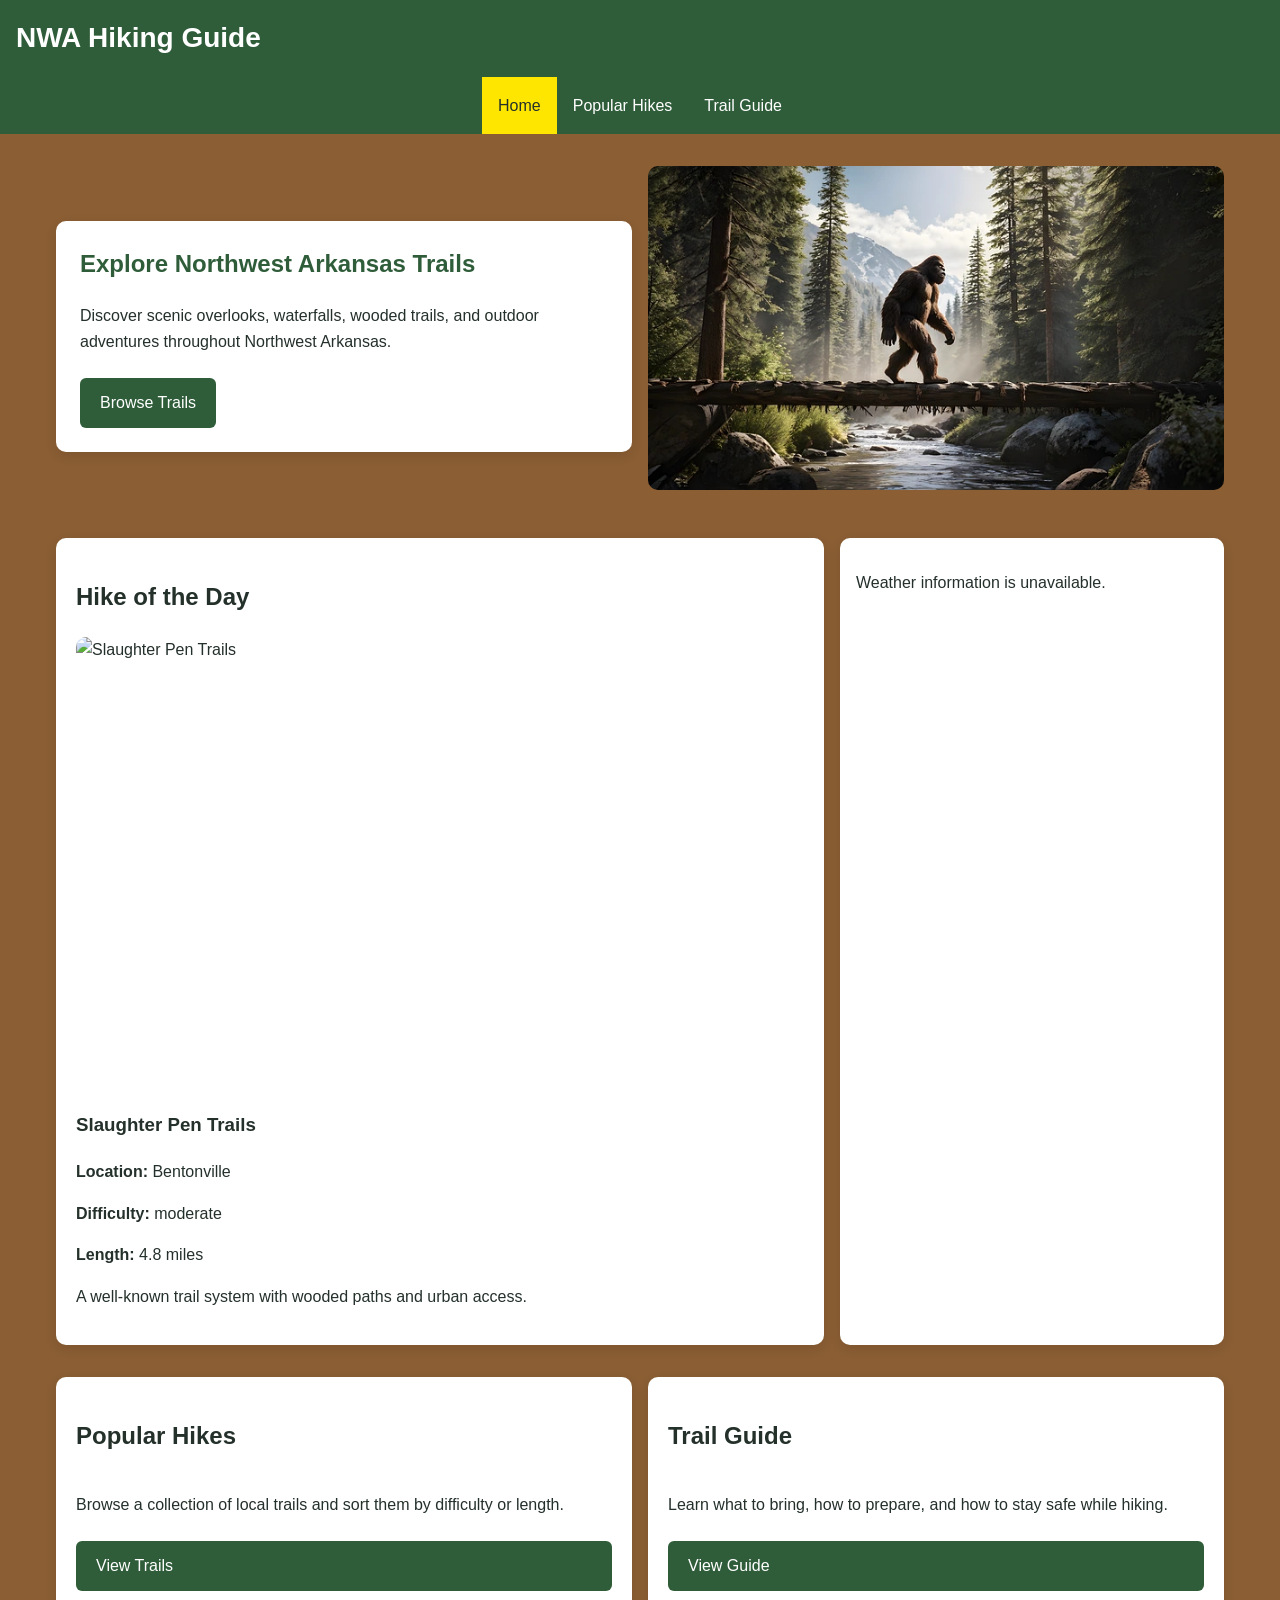
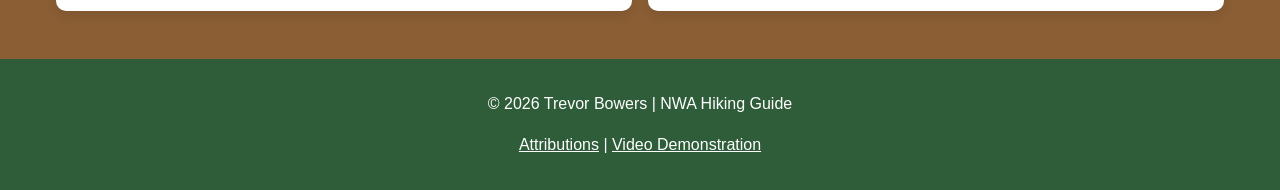
==== hiking/index.html @ 83f4d867 "rough draft" ====
<!DOCTYPE html>

<html lang="en">
<head>
    <meta charset="UTF-8">
    <meta name="viewport" content="width=device-width, initial-scale=1.0">
    <meta name="description" content="Explore Northwest Arkansas hiking trails, weather conditions, and featured hikes.">
    <meta name="author" content="Trevor Bowers">

<meta property="og:title" content="NWA Hiking Guide">
<meta property="og:description" content="Discover hiking trails and outdoor adventures in Northwest Arkansas.">
<meta property="og:type" content="website">
<meta property="og:image" content="images/favicon.webp">

<link rel="icon" href="images/favicon.webp">
<link rel="stylesheet" href="styles/normalize.css">
<link rel="stylesheet" href="styles/base.css">

<script type="module" src="scripts/main.js"></script>
<script type="module" src="scripts/weather.js"></script>

<title>NWA Hiking Guide | Home</title>

</head>

<body>
<header>
    <div class="header-container">
        <h1>NWA Hiking Guide</h1>

    <button id="menu-button" aria-label="Open navigation menu">
        ☰
    </button>
</div>

<nav id="site-nav">
    <a href="index.html" class="active">Home</a>
    <a href="hikes.html">Popular Hikes</a>
    <a href="guide.html">Trail Guide</a>
</nav>


</header>

<main>
    <section class="hero">
        <div class="hero-content">
            <h2>Explore Northwest Arkansas Trails</h2>


        <p>
            Discover scenic overlooks, waterfalls, wooded trails,
            and outdoor adventures throughout Northwest Arkansas.
        </p>

        <a href="hikes.html" class="button">
            Browse Trails
        </a>
    </div>

    <div class="hero-image">
    <img
        src="images/favicon.webp"
        alt="NWA Hiking Logo"
        class="featured-image"
    >
    </div>
</section>

<section class="home-grid">
    <article class="featured-card">
        <h2>Hike of the Day</h2>

        <div id="featured-hike">
            <p>Loading today's featured hike...</p>
        </div>
    </article>

    <article class="weather-card" id="weather-card">
        <h2>Current Weather</h2>
        <p>Loading weather information...</p>
    </article>
</section>

<section class="quick-links">
    <article class="info-card">
        <h2>Popular Hikes</h2>

        <p>
            Browse a collection of local trails and sort them by
            difficulty or length.
        </p>

        <a href="hikes.html" class="button">
            View Trails
        </a>
    </article>

    <article class="info-card">
        <h2>Trail Guide</h2>

        <p>
            Learn what to bring, how to prepare,
            and how to stay safe while hiking.
        </p>

        <a href="guide.html" class="button">
            View Guide
        </a>
    </article>
</section>


</main>

<footer>
    <p>&copy; 2026 Trevor Bowers | NWA Hiking Guide</p>

<p>
    <a href="attributions.html">Attributions</a> |
    <a href="#">Video Demonstration</a>
</p>

</footer>
</body>
</html>
---- hiking/styles/base.css ----
:root {
    --forest-green: #2f5d3a;
    --trail-brown: #8b5e34;
    --cream: #ffe600;
    --sky-blue: #dceef2;
    --charcoal: #24302a;
    --white: #ffffff;
    --shadow: rgba(0, 0, 0, 0.1);
}

*,
*::before,
*::after {
    box-sizing: border-box;
}

body {
    margin: 0;
    font-family: Arial, Helvetica, sans-serif;
    background-color: var(--trail-brown);
    color: var(--charcoal);
    line-height: 1.6;
}

img {
    max-width: 100%;
    display: block;
    height: auto;
}

header {
    background-color: var(--forest-green);
    color: var(--white);
}

.header-container {
    display: flex;
    justify-content: space-between;
    align-items: center;
    padding: 1rem;
}

header h1 {
    margin: 0;
    font-size: 1.75rem;
}

#menu-button {
    background: none;
    border: none;
    color: var(--white);
    font-size: 2rem;
    cursor: pointer;
}

nav {
    display: none;
    flex-direction: column;
    background-color: var(--forest-green);
}

nav.open {
    display: flex;
}

nav a {
    color: var(--white);
    text-decoration: none;
    padding: 1rem;
    border-top: 1px solid rgba(255,255,255,0.2);
}

nav a:hover,
nav a.active {
    background-color: var(--cream);
    color: var(--charcoal);
}

main {
    width: min(1200px, 95%);
    margin: 0 auto;
    padding: 1rem;
}

.hero {
    display: grid;
    gap: 1rem;
    margin: 1rem 0 2rem;
}

.hero-content {
    background-color: var(--white);
    padding: 1.5rem;
    border-radius: 10px;
    box-shadow: 0 4px 12px var(--shadow);
}

.hero-content h2 {
    color: var(--forest-green);
    margin-top: 0;
}

.image-placeholder {
    min-height: 250px;
    border: 3px dashed var(--trail-brown);
    background-color: var(--sky-blue);
    border-radius: 10px;
    display: grid;
    place-items: center;
    text-align: center;
    font-weight: bold;
    padding: 1rem;
}

.button,
button[type="submit"] {
    display: inline-block;
    background-color: var(--forest-green);
    color: var(--white);
    text-decoration: none;
    border: none;
    border-radius: 6px;
    padding: 0.75rem 1.25rem;
    cursor: pointer;
    margin-top: 0.5rem;
}

.button:hover,
button[type="submit"]:hover {
    background-color: var(--cream);
}

.home-grid {
    display: grid;
    gap: 1rem;
    margin-bottom: 2rem;
    align-items: stretch;
}

.featured-card,
.weather-card,
.info-card,
.results-section,
.attributions-section,
.form-section {
    background-color: var(--white);
    border-radius: 10px;
    padding: 1.25rem;
    box-shadow: 0 4px 12px var(--shadow);
    display: flex;
    flex-direction: column;
    height: 100%;
}

.quick-links {
    display: grid;
    gap: 1rem;
    margin-bottom: 2rem;
}

.page-banner {
    background-color: var(--white);
    border-radius: 10px;
    padding: 1.5rem;
    margin-bottom: 1.5rem;
    box-shadow: 0 4px 12px var(--shadow);
}

.page-banner h2 {
    color: var(--forest-green);
    margin-top: 0;
}

.controls {
    display: grid;
    gap: 1rem;
    background-color: var(--white);
    padding: 1rem;
    border-radius: 10px;
    margin-bottom: 1.5rem;
    box-shadow: 0 4px 12px var(--shadow);
}

.controls label {
    display: block;
    margin-bottom: 0.25rem;
    font-weight: bold;
}

.controls select {
    width: 100%;
    padding: 0.5rem;
}

.trail-grid {
    display: grid;
    gap: 1rem;
}

.trail-card {
    background-color: var(--white);
    border-radius: 10px;
    padding: 1rem;
    box-shadow: 0 4px 12px var(--shadow);
}

.trail-card h3 {
    color: var(--forest-green);
    margin-top: 0;
}

.trail-card button {
    margin-top: 0.75rem;
    background-color: var(--forest-green);
    color: var(--white);
    border: none;
    padding: 0.75rem 1rem;
    border-radius: 5px;
    cursor: pointer;
}

.trail-card button:hover {
    background-color: var(--cream);
}

.guide-grid {
    display: grid;
    gap: 1rem;
    margin-bottom: 2rem;
}

.form-section {
    margin-bottom: 2rem;
}

form {
    display: grid;
    gap: 0.75rem;
}

label {
    font-weight: bold;
}

input,
select,
textarea {
    padding: 0.75rem;
    border: 1px solid #bbb;
    border-radius: 5px;
    font: inherit;
}

.results-section {
    margin-top: 2rem;
}

.attributions-section ul {
    margin-bottom: 1.5rem;
}

dialog {
    border: none;
    border-radius: 10px;
    max-width: 600px;
    width: 90%;
    padding: 1.5rem;
}

dialog::backdrop {
    background-color: rgba(0, 0, 0, 0.5);
}

#close-dialog {
    background-color: var(--forest-green);
    color: var(--white);
    border: none;
    padding: 0.75rem 1rem;
    margin-top: 1rem;
    border-radius: 5px;
    cursor: pointer;
}

footer {
    background-color: var(--forest-green);
    color: var(--white);
    text-align: center;
    padding: 1rem;
}

footer a {
    color: var(--white);
}

footer a:hover {
    text-decoration: underline;
}

/* Featured hike image */

.featured-image {
    width: 100%;
    border-radius: 10px;
    margin-bottom: 1rem;
}

/* Hike card images */

.trail-image {
    width: 100%;
    aspect-ratio: 16 / 9;
    object-fit: cover;
    border-radius: 10px;
    margin-bottom: 0.75rem;
}

/* Desktop */

@media (min-width: 768px) {

    #menu-button {
        display: none;
    }

    nav {
        display: flex;
        flex-direction: row;
        justify-content: center;
    }

    nav a {
        border: none;
    }

    .hero {
        grid-template-columns: 1fr 1fr;
        align-items: center;
    }

    .home-grid {
        grid-template-columns: 2fr 1fr;
        grid-auto-rows: minmax(min-content, auto);
    }

    .quick-links {
        grid-template-columns: repeat(2, 1fr);
    }

    .guide-grid {
        grid-template-columns: repeat(3, 1fr);
    }

    .controls {
        grid-template-columns: repeat(2, 1fr);
    }

    .trail-grid {
        grid-template-columns: repeat(auto-fit, minmax(300px, 1fr));
    }
}

/* Accessibility */

button:focus,
a:focus,
input:focus,
select:focus,
textarea:focus {
    outline: 3px solid #1a73e8;
    outline-offset: 2px;
}
/* WEATHER CARD */

.weather-card {
    overflow: hidden;
}

#weather-card {
    padding: 1rem;
}

.weather-header {
    margin-bottom: 1rem;
}

.current-summary {
    display: flex;
    flex-wrap: wrap;
    gap: 0.75rem;
    font-weight: 600;
    margin-bottom: 1rem;
}

.forecast-grid {
    display: grid;
    grid-template-columns: repeat(auto-fit, minmax(85px, 1fr));
    gap: 0.5rem;
}

.forecast-card {
    background: var(--sky-blue);
    border-radius: 8px;
    padding: 0.5rem;
    text-align: center;
}

.forecast-card strong {
    display: block;
    margin-bottom: 0.25rem;
    color: var(--forest-green);
}

.forecast-card p {
    margin: 0.25rem 0;
    font-size: 1rem;
    font-weight: bold;
}

.forecast-card small {
    display: block;
    font-size: 0.75rem;
}

@media (max-width: 768px) {
    .forecast-grid {
        grid-template-columns: repeat(2, 1fr);
    }

    .current-summary {
        font-size: 0.9rem;
    }
}
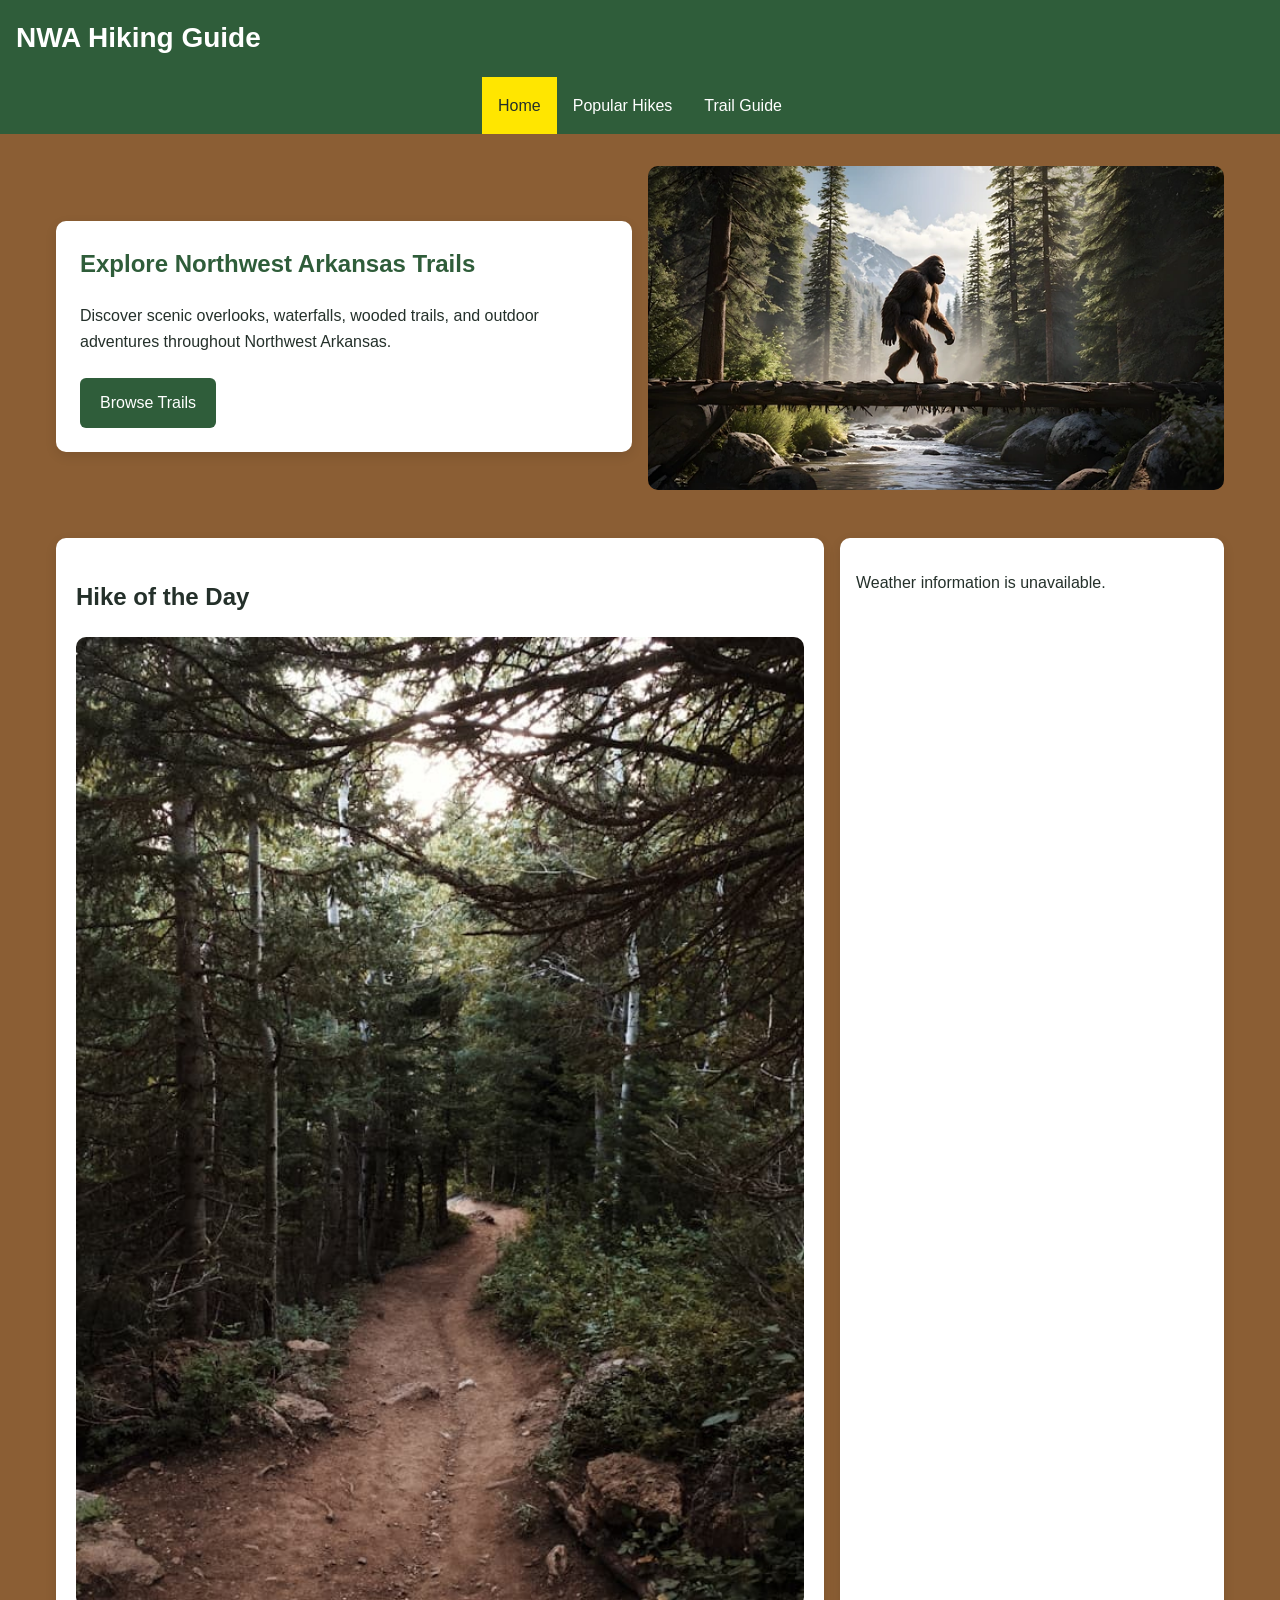
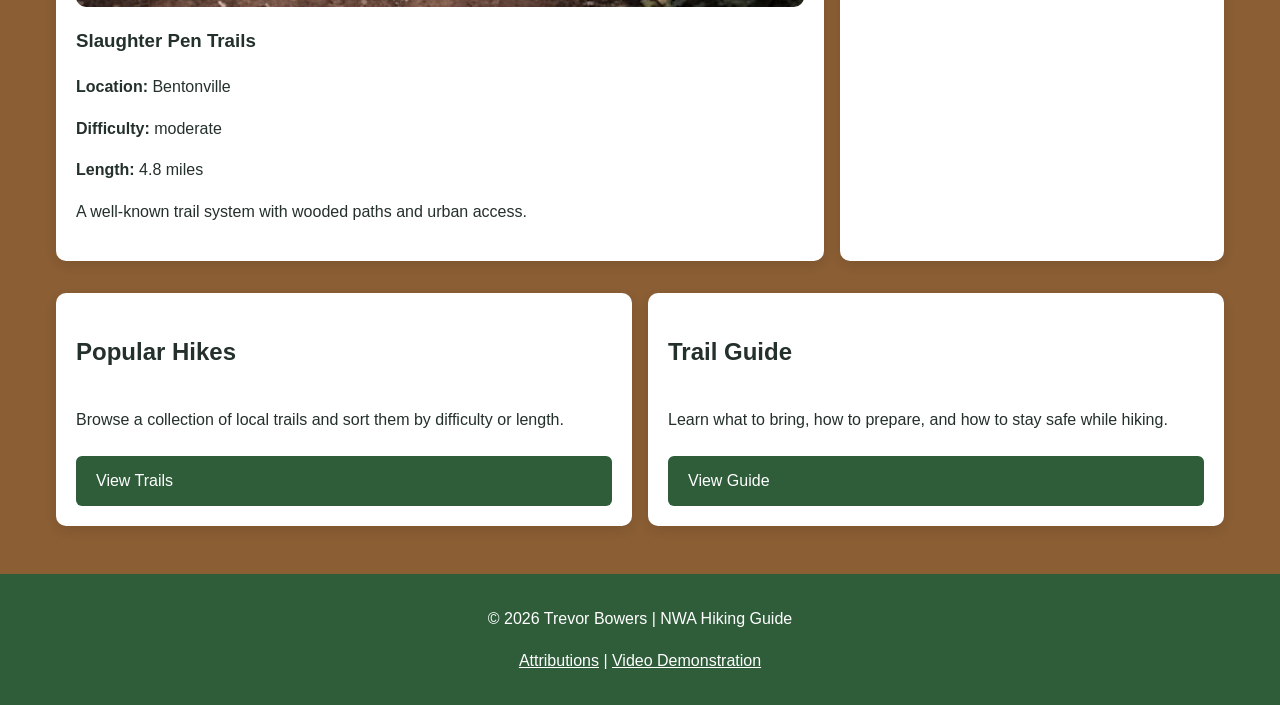
==== commit 0496c107: "Photo Dump" ====
--- a/hiking/index.html
+++ b/hiking/index.html
@@ -4,7 +4,7 @@
 <head>
     <meta charset="UTF-8">
     <meta name="viewport" content="width=device-width, initial-scale=1.0">
-    <meta name="description" content="Explore Northwest Arkansas hiking trails, weather conditions, and featured hikes.">
+    <meta name="description" content="Explore Northwest Arkansas hiking trails, weather conditions, and featured hikes. WDD231 Final Project.">
     <meta name="author" content="Trevor Bowers">
 
 <meta property="og:title" content="NWA Hiking Guide">
@@ -27,10 +27,6 @@
 <header>
     <div class="header-container">
         <h1>NWA Hiking Guide</h1>
-
-    <button id="menu-button" aria-label="Open navigation menu">
-        ☰
-    </button>
 </div>
 
 <nav id="site-nav">
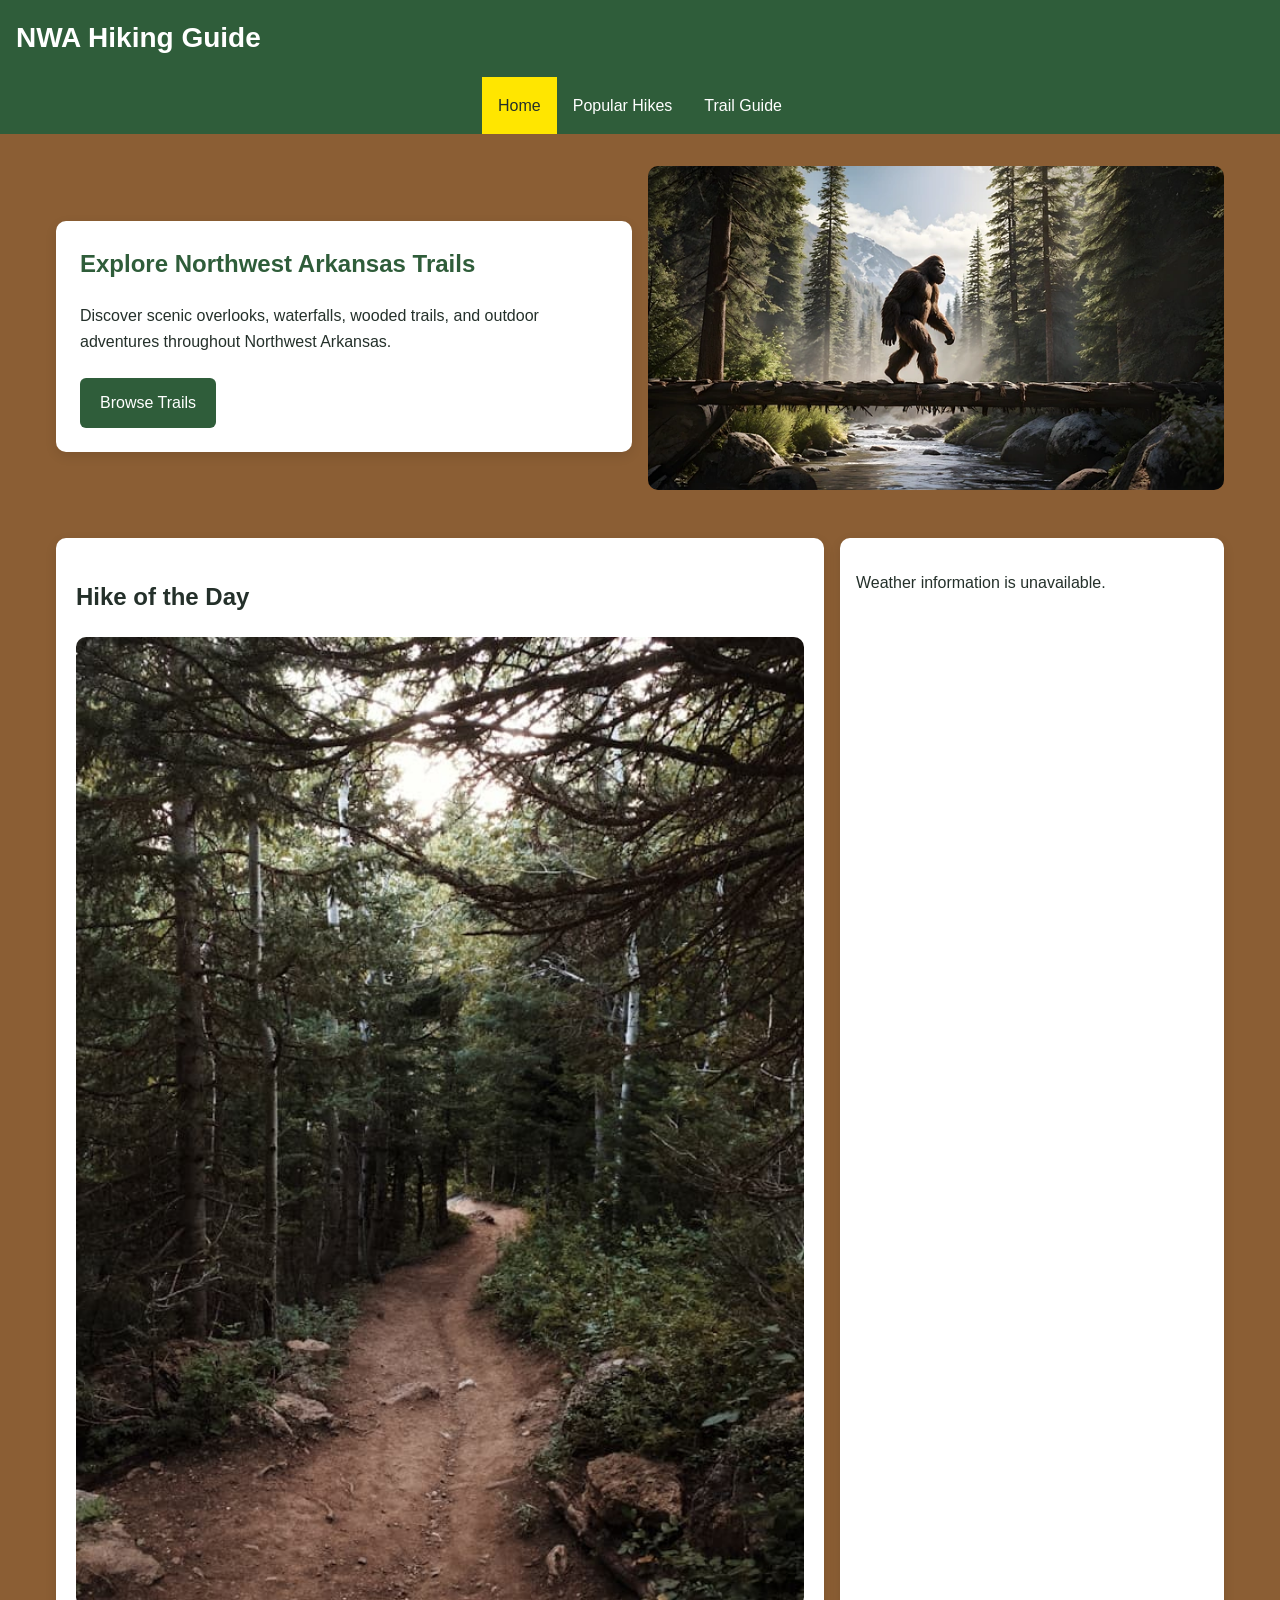
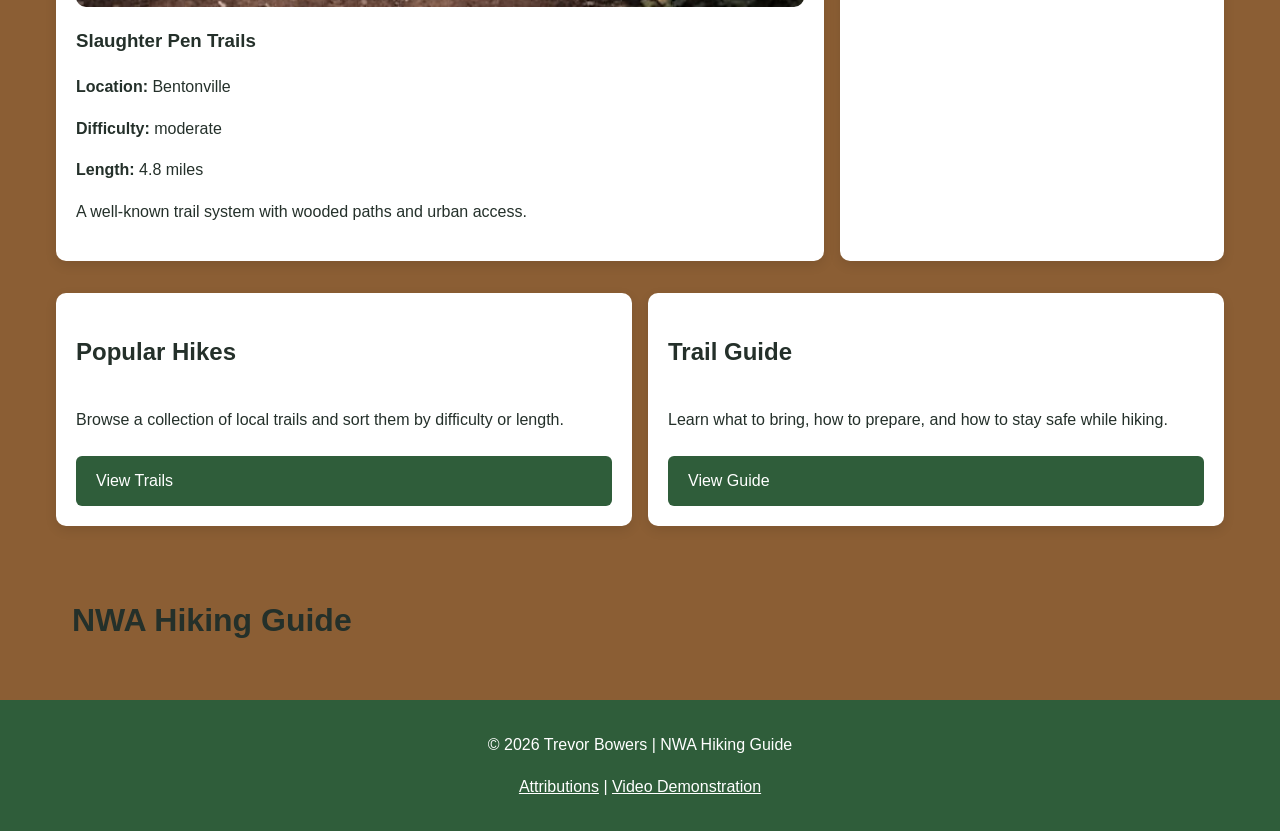
==== commit f97b2dcf: "push" ====
--- a/hiking/index.html
+++ b/hiking/index.html
@@ -8,10 +8,10 @@
     <meta name="author" content="Trevor Bowers">
 
 <meta property="og:title" content="NWA Hiking Guide">
-<meta property="og:description" content="Discover hiking trails and outdoor adventures in Northwest Arkansas.">
+<meta property="og:description" content="Discover hiking trails and outdoor adventures in Northwest Arkansas.WDD231 Final Project.">
 <meta property="og:type" content="website">
 <meta property="og:image" content="images/favicon.webp">
-
+<meta property="og:url" content="https://tsbowers.github.io/wdd231/hiking/hikes.html">
 <link rel="icon" href="images/favicon.webp">
 <link rel="stylesheet" href="styles/normalize.css">
 <link rel="stylesheet" href="styles/base.css">
@@ -20,6 +20,10 @@
 <script type="module" src="scripts/weather.js"></script>
 
 <title>NWA Hiking Guide | Home</title>
+
+    <link rel="preconnect" href="https://fonts.googleapis.com">
+    <link rel="preconnect" href="https://fonts.gstatic.com" crossorigin>
+    <link href="https://fonts.googleapis.com/css2?family=Roboto:wght@300;400;700&display=swap" rel="stylesheet">
 
 </head>
 
@@ -105,7 +109,9 @@
         </a>
     </article>
 </section>
-
+<div class="header-container">
+        <h1>NWA Hiking Guide</h1>
+</div>
 
 </main>
 
